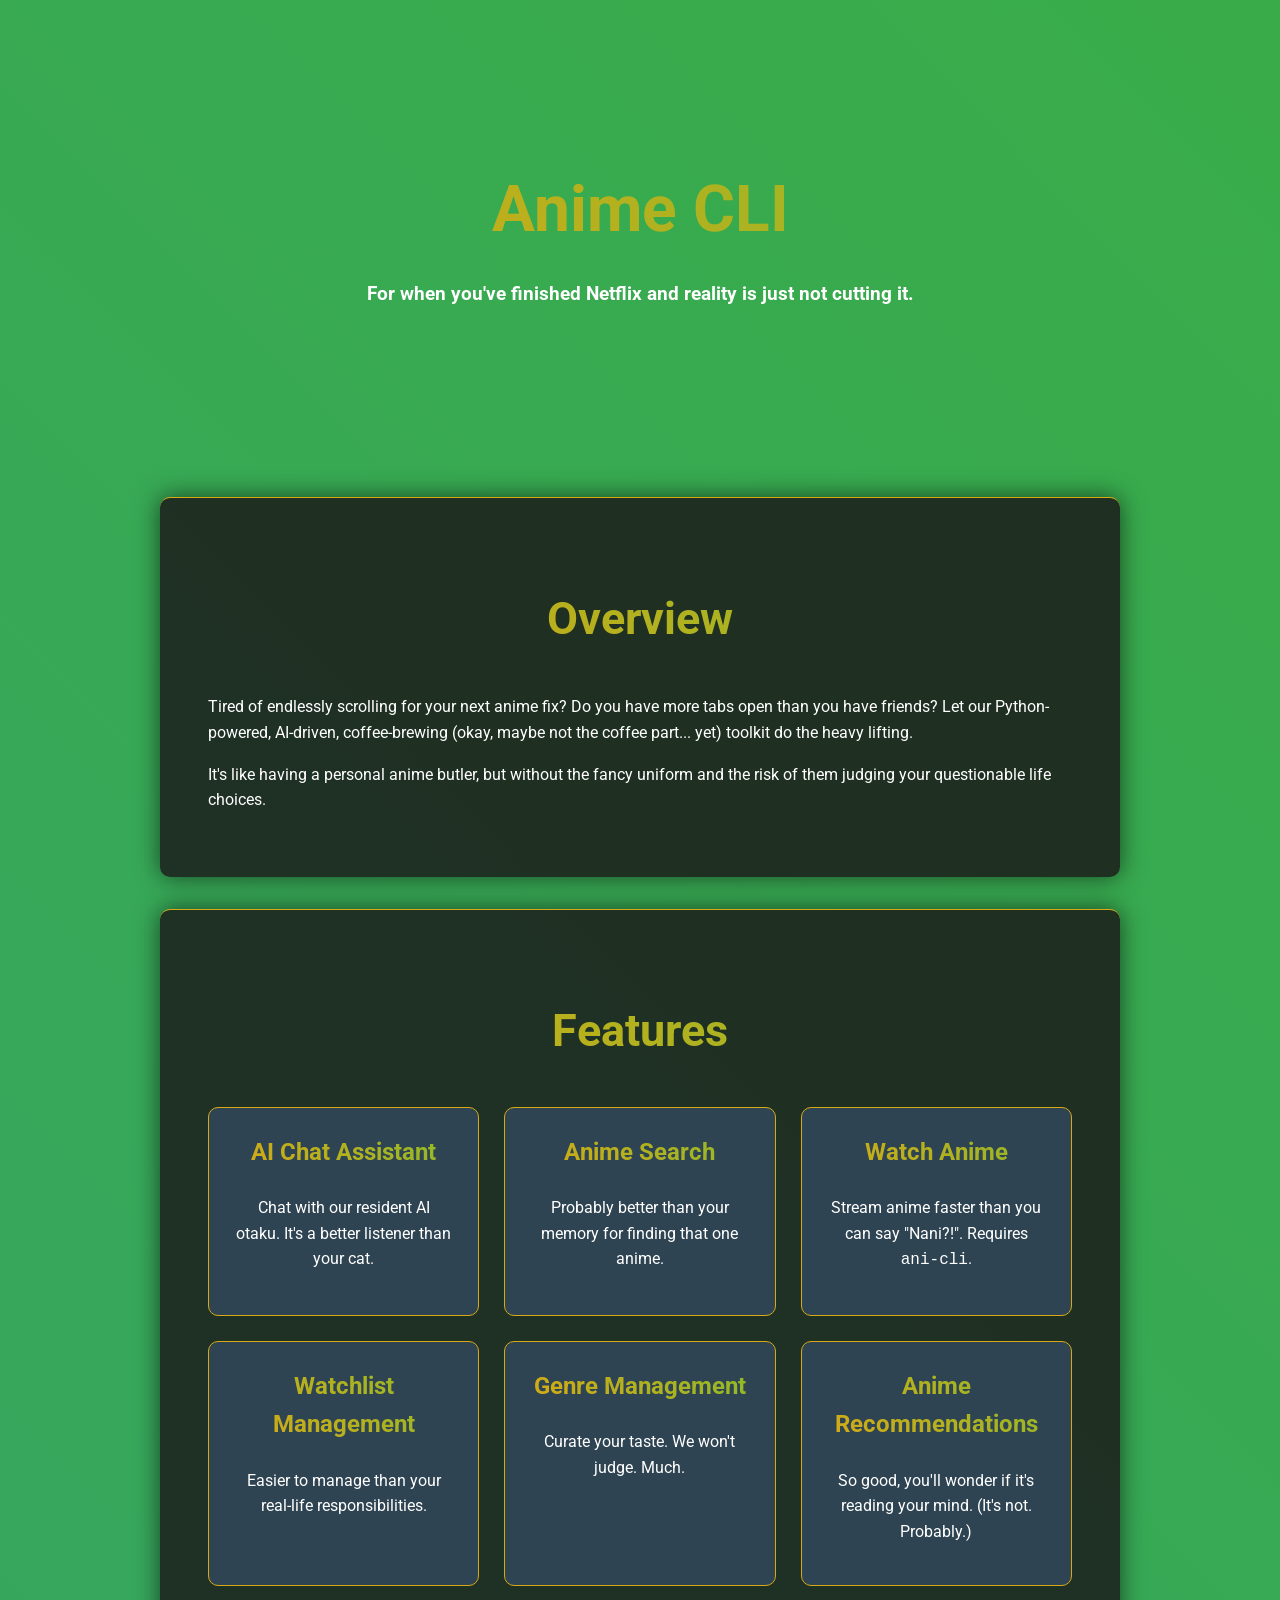
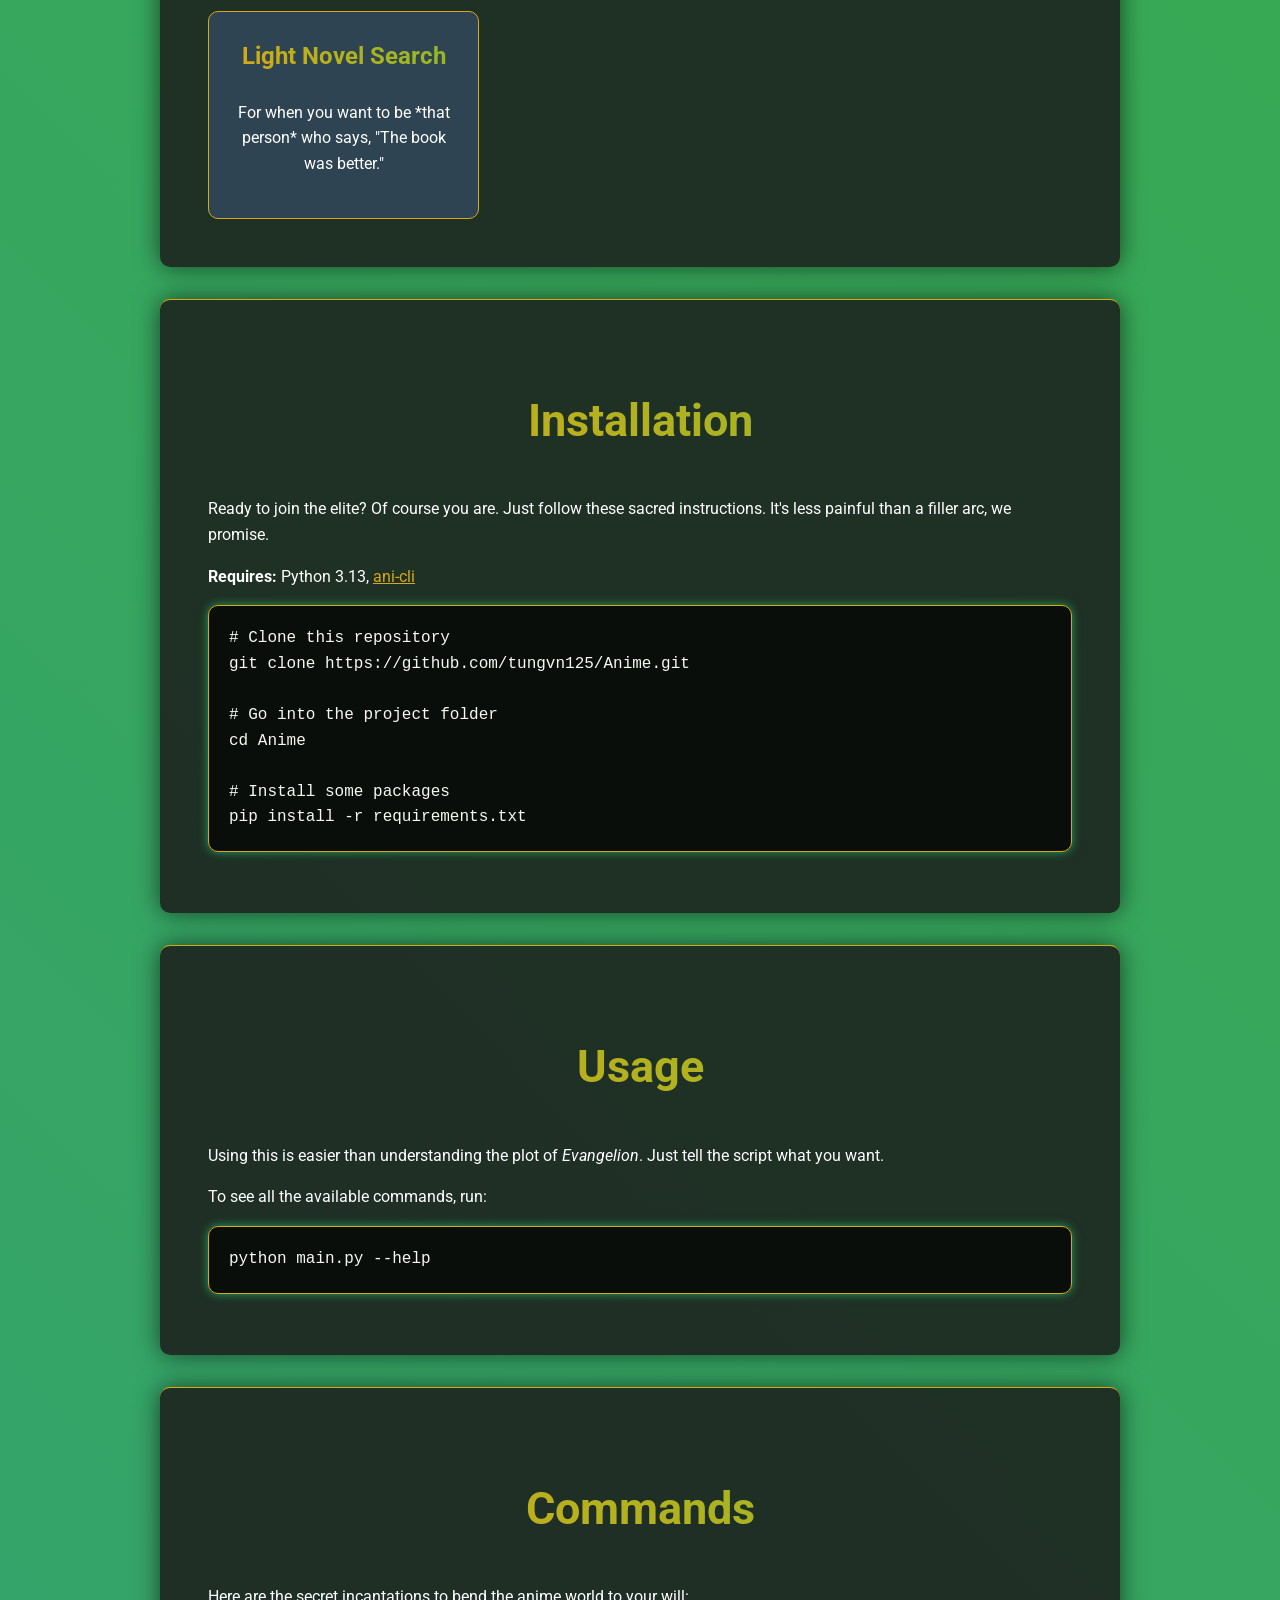
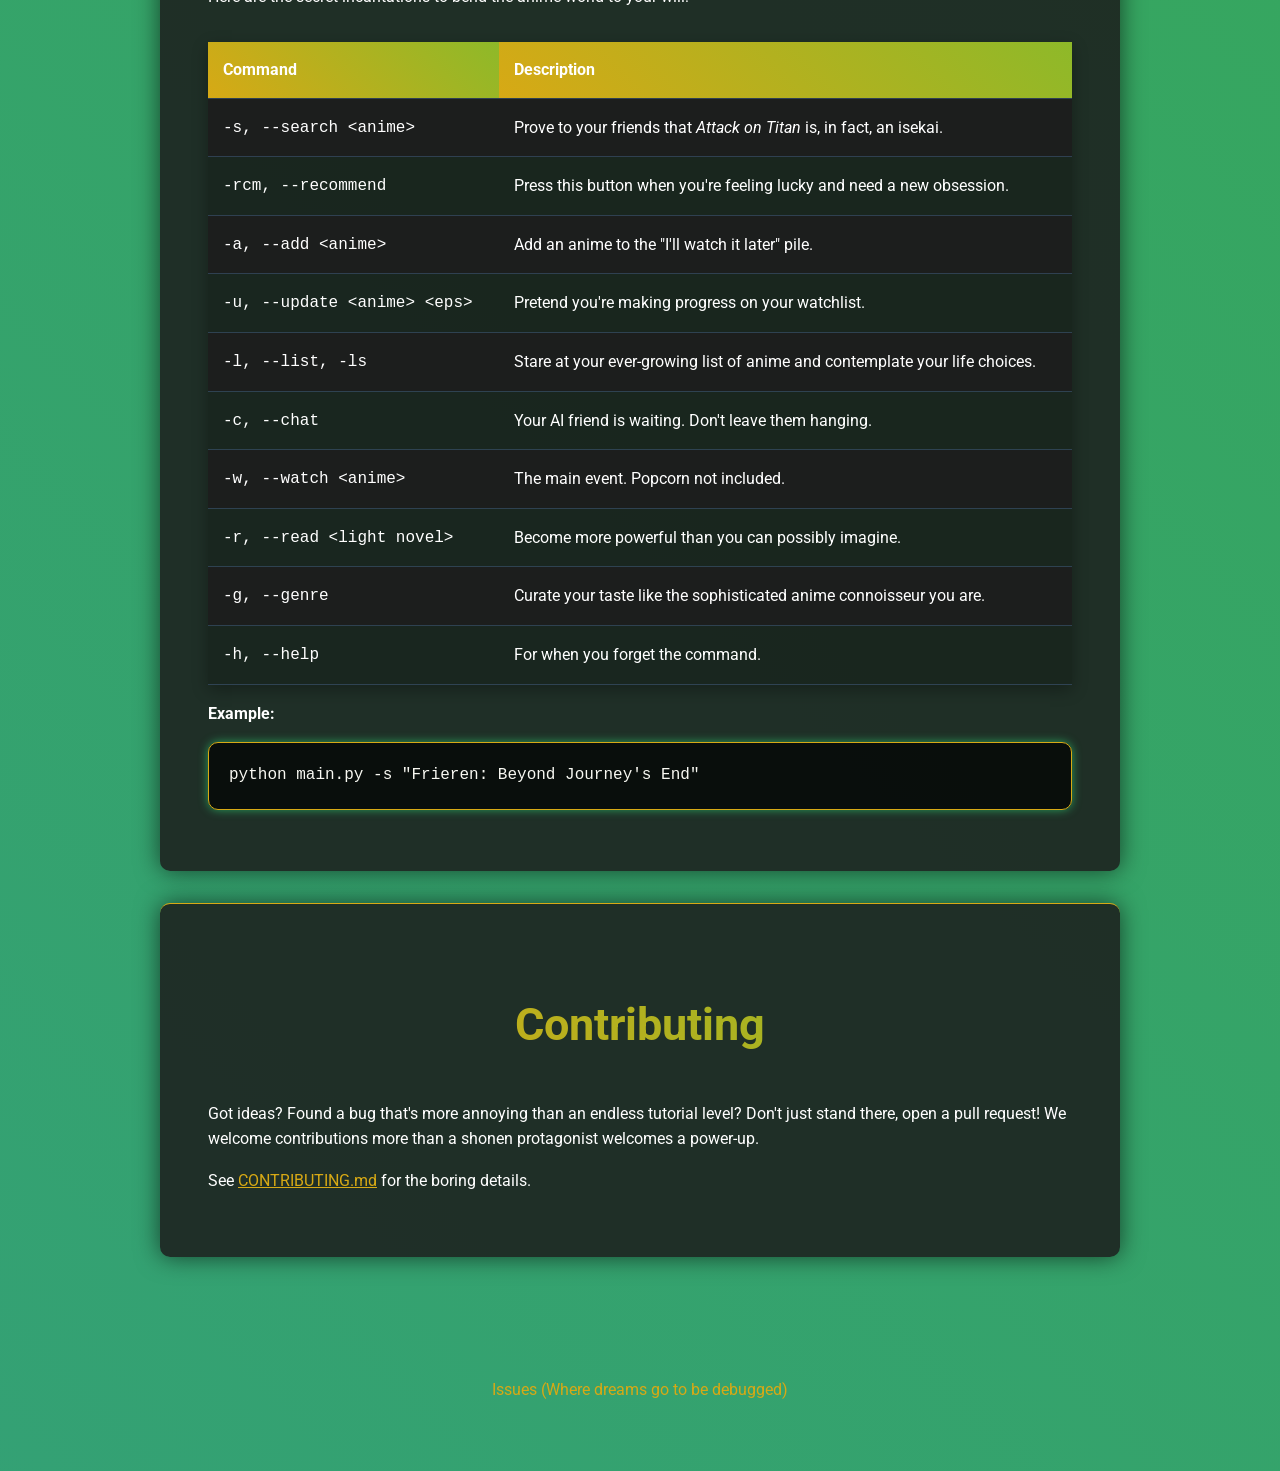
==== docs/index.html @ 6e5f1909 "website" ====
<!DOCTYPE html>
<html lang="en">
<head>
    <meta charset="UTF-8">
    <meta name="viewport" content="width=device-width, initial-scale=1.0">
    <title>Anime CLI</title>
    <link rel="stylesheet" href="style.css">
</head>
<body>

    <header>
        <div class="container">
            <h1>Anime CLI</h1>

            <h3>For when you've finished Netflix and reality is just not cutting it.</h3>

        </div>
    </header>

    <main class="container">

        <section id="overview">
            <h2>Overview</h2>
            <p>Tired of endlessly scrolling for your next anime fix? Do you have more tabs open than you have friends? Let our Python-powered, AI-driven, coffee-brewing (okay, maybe not the coffee part... yet) toolkit do the heavy lifting.</p>
            <p>It's like having a personal anime butler, but without the fancy uniform and the risk of them judging your questionable life choices.</p>
        </section>

        <section id="features">
            <h2>Features</h2>
            <div class="features-grid">
                <div class="feature-card">
                    <h3>AI Chat Assistant</h3>
                    <p>Chat with our resident AI otaku. It's a better listener than your cat.</p>
                </div>
                <div class="feature-card">
                    <h3>Anime Search</h3>
                    <p>Probably better than your memory for finding that one anime.</p>
                </div>
                <div class="feature-card">
                    <h3>Watch Anime</h3>
                    <p>Stream anime faster than you can say "Nani?!". Requires <code>ani-cli</code>.</p>
                </div>
                <div class="feature-card">
                    <h3>Watchlist Management</h3>
                    <p>Easier to manage than your real-life responsibilities.</p>
                </div>
                <div class="feature-card">
                    <h3>Genre Management</h3>
                    <p>Curate your taste. We won't judge. Much.</p>
                </div>
                <div class="feature-card">
                    <h3>Anime Recommendations</h3>
                    <p>So good, you'll wonder if it's reading your mind. (It's not. Probably.)</p>
                </div>
                 <div class="feature-card">
                    <h3>Light Novel Search</h3>
                    <p>For when you want to be *that person* who says, "The book was better."</p>
                </div>
            </div>
        </section>

        <section id="installation">
            <h2>Installation</h2>
            <p>Ready to join the elite? Of course you are. Just follow these sacred instructions. It's less painful than a filler arc, we promise.</p>
            <p><strong>Requires:</strong> Python 3.13, <a href="https://github.com/pystardust/ani-cli" target="_blank">ani-cli</a></p>
            <pre><code># Clone this repository
git clone https://github.com/tungvn125/Anime.git

# Go into the project folder
cd Anime

# Install some packages
pip install -r requirements.txt</code></pre>
        </section>

        <section id="usage">
            <h2>Usage</h2>
            <p>Using this is easier than understanding the plot of <em>Evangelion</em>. Just tell the script what you want.</p>
            <p>To see all the available commands, run:</p>
            <pre><code>python main.py --help</code></pre>
        </section>

        <section id="commands">
            <h2>Commands</h2>
            <p>Here are the secret incantations to bend the anime world to your will:</p>
            <table>
                <thead>
                    <tr>
                        <th>Command</th>
                        <th>Description</th>
                    </tr>
                </thead>
                <tbody>
                    <tr>
                        <td><code>-s, --search &lt;anime&gt;</code></td>
                        <td>Prove to your friends that <em>Attack on Titan</em> is, in fact, an isekai.</td>
                    </tr>
                    <tr>
                        <td><code>-rcm, --recommend</code></td>
                        <td>Press this button when you're feeling lucky and need a new obsession.</td>
                    </tr>
                    <tr>
                        <td><code>-a, --add &lt;anime&gt;</code></td>
                        <td>Add an anime to the "I'll watch it later" pile.</td>
                    </tr>
                    <tr>
                        <td><code>-u, --update &lt;anime&gt; &lt;eps&gt;</code></td>
                        <td>Pretend you're making progress on your watchlist.</td>
                    </tr>
                    <tr>
                        <td><code>-l, --list, -ls</code></td>
                        <td>Stare at your ever-growing list of anime and contemplate your life choices.</td>
                    </tr>
                    <tr>
                        <td><code>-c, --chat</code></td>
                        <td>Your AI friend is waiting. Don't leave them hanging.</td>
                    </tr>
                    <tr>
                        <td><code>-w, --watch &lt;anime&gt;</code></td>
                        <td>The main event. Popcorn not included.</td>
                    </tr>
                    <tr>
                        <td><code>-r, --read &lt;light novel&gt;</code></td>
                        <td>Become more powerful than you can possibly imagine.</td>
                    </tr>
                    <tr>
                        <td><code>-g, --genre</code></td>
                        <td>Curate your taste like the sophisticated anime connoisseur you are.</td>
                    </tr>
                    <tr>
                        <td><code>-h, --help</code></td>
                        <td>For when you forget the command.</td>
                    </tr>
                </tbody>
            </table>
            <p><strong>Example:</strong></p>
            <pre><code>python main.py -s "Frieren: Beyond Journey's End"</code></pre>
        </section>

        <section id="contributing">
            <h2>Contributing</h2>
            <p>Got ideas? Found a bug that's more annoying than an endless tutorial level? Don't just stand there, open a pull request! We welcome contributions more than a shonen protagonist welcomes a power-up.</p>
            <p>See <a href="https://github.com/tungvn125/Anime/blob/main/CONTRIBUTING.md" target="_blank">CONTRIBUTING.md</a> for the boring details.</p>
        </section>

    </main>

    <footer>
        <div class="container">
            <p><a href="https://github.com/tungvn125/Anime/issues" target="_blank">Issues (Where dreams go to be debugged)</a></p>            
        </div>
    </footer>

</body>
</html>
---- docs/style.css ----
@import url('https://fonts.googleapis.com/css2?family=Roboto:wght@300;400;700&display=swap');

:root {
    --primary-color: #d7a915; /* Green */
    --secondary-color: #8eb929; /* Blue */
    --text-color: #ffffff;
    --card-background: rgba(28, 28, 28, 0.85);
    --header-color: rgba(52, 73, 94, 0.8);
    --glow-color: rgba(46, 204, 113, 0.7);
    --border-radius: 10px;
}

body {
    font-family: 'Roboto', sans-serif;
    color: var(--text-color);
    margin: 0;
    padding: 0;
    line-height: 1.6;
    background: linear-gradient(45deg, #ba8426, #329d84, #3cb32c);
    background-size: 400% 400%;
    animation: gradientBG 15s ease infinite;
}

@keyframes gradientBG {
    0% { background-position: 0% 50%; }
    50% { background-position: 100% 50%; }
    100% { background-position: 0% 50%; }
}

.container {
    max-width: 960px;
    margin: 0 auto;
    padding: 20px;
}

header {
    text-align: center;
    padding: 6rem 0;
    animation: fadeInDown 1s ease-in-out;
}

@keyframes fadeInDown {
    from {
        opacity: 0;
        transform: translateY(-20px);
    }
    to {
        opacity: 1;
        transform: translateY(0);
    }
}

header h1, h2, .feature-card h3 {
    background: -webkit-linear-gradient(45deg, var(--primary-color), var(--secondary-color));
    -webkit-background-clip: text;
    -webkit-text-fill-color: transparent;
    background-clip: text;
    text-fill-color: transparent;
}

header h1 {
    font-size: 4rem;
    margin-bottom: 0.5rem;
}

header p {
    font-size: 1.3rem;
    font-style: italic;
    opacity: 0.9;
    color: var(--text-color);
}

section {
    padding: 3rem;
    background-color: var(--card-background);
    margin-top: 2rem;
    border-radius: var(--border-radius);
    box-shadow: 0 0 25px rgba(0,0,0,0.6);
    border-top: 1px solid var(--primary-color);
}

h2 {
    text-align: center;
    font-size: 2.8rem;
    margin-bottom: 2.5rem;
}

.features-grid {
    display: grid;
    grid-template-columns: repeat(auto-fit, minmax(250px, 1fr));
    gap: 25px;
}

.feature-card {
    background-color: var(--header-color);
    padding: 25px;
    border-radius: var(--border-radius);
    text-align: center;
    transition: transform 0.3s ease, box-shadow 0.3s ease;
    border: 1px solid var(--primary-color);
}

.feature-card:hover {
    transform: translateY(-10px) scale(1.05);
    box-shadow: 0 10px 20px rgba(0,0,0,0.4);
}

.feature-card h3 {
    margin-top: 0;
    font-size: 1.5rem;
}

pre {
    background-color: rgba(0,0,0,0.7);
    color: #f8f8f2;
    padding: 20px;
    border-radius: var(--border-radius);
    overflow-x: auto;
    border: 1px solid var(--primary-color);
    box-shadow: 0 0 10px var(--glow-color);
}

code {
    font-family: 'Courier New', Courier, monospace;
}

table {
    width: 100%;
    border-collapse: collapse;
    margin-top: 2rem;
    box-shadow: 0 5px 15px rgba(0,0,0,0.3);
}

th, td {
    padding: 15px;
    text-align: left;
    border-bottom: 1px solid var(--header-color);
}

th {
    background: linear-gradient(45deg, var(--primary-color), var(--secondary-color));
    color: var(--text-color);
}

tbody tr {
    background-color: var(--card-background);
}

tbody tr:nth-child(even) {
    background-color: rgba(0,0,0,0.2);
}

tbody tr:hover {
    background-color: var(--header-color);
}

footer {
    text-align: center;
    padding: 2rem 0;
    margin-top: 2rem;
}

footer a {
    color: var(--primary-color);
    text-decoration: none;
    transition: color 0.3s ease, text-shadow 0.3s ease;
}

footer a:hover {
    color: var(--secondary-color);
    text-shadow: 0 0 10px var(--glow-color);
}

a {
    color: var(--primary-color);
    transition: color 0.3s ease;
}

a:hover {
    color: var(--secondary-color);
}
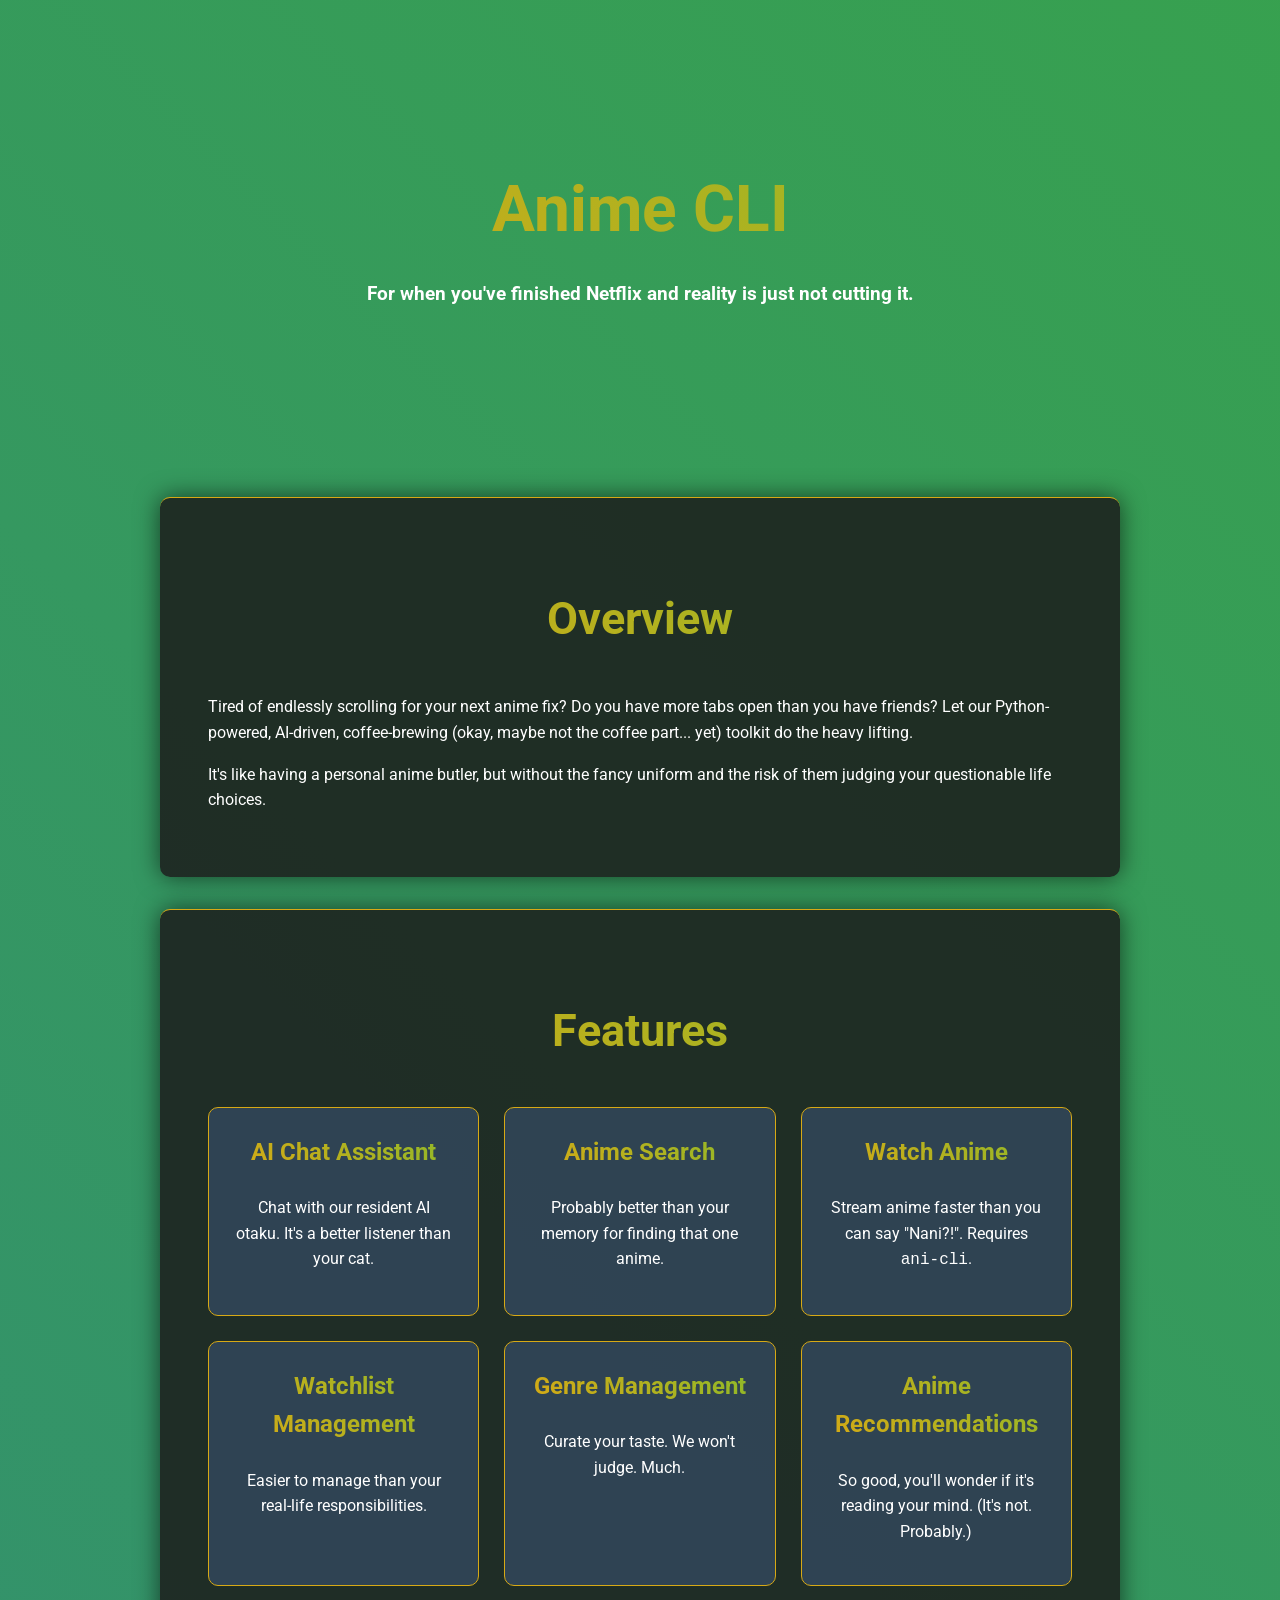
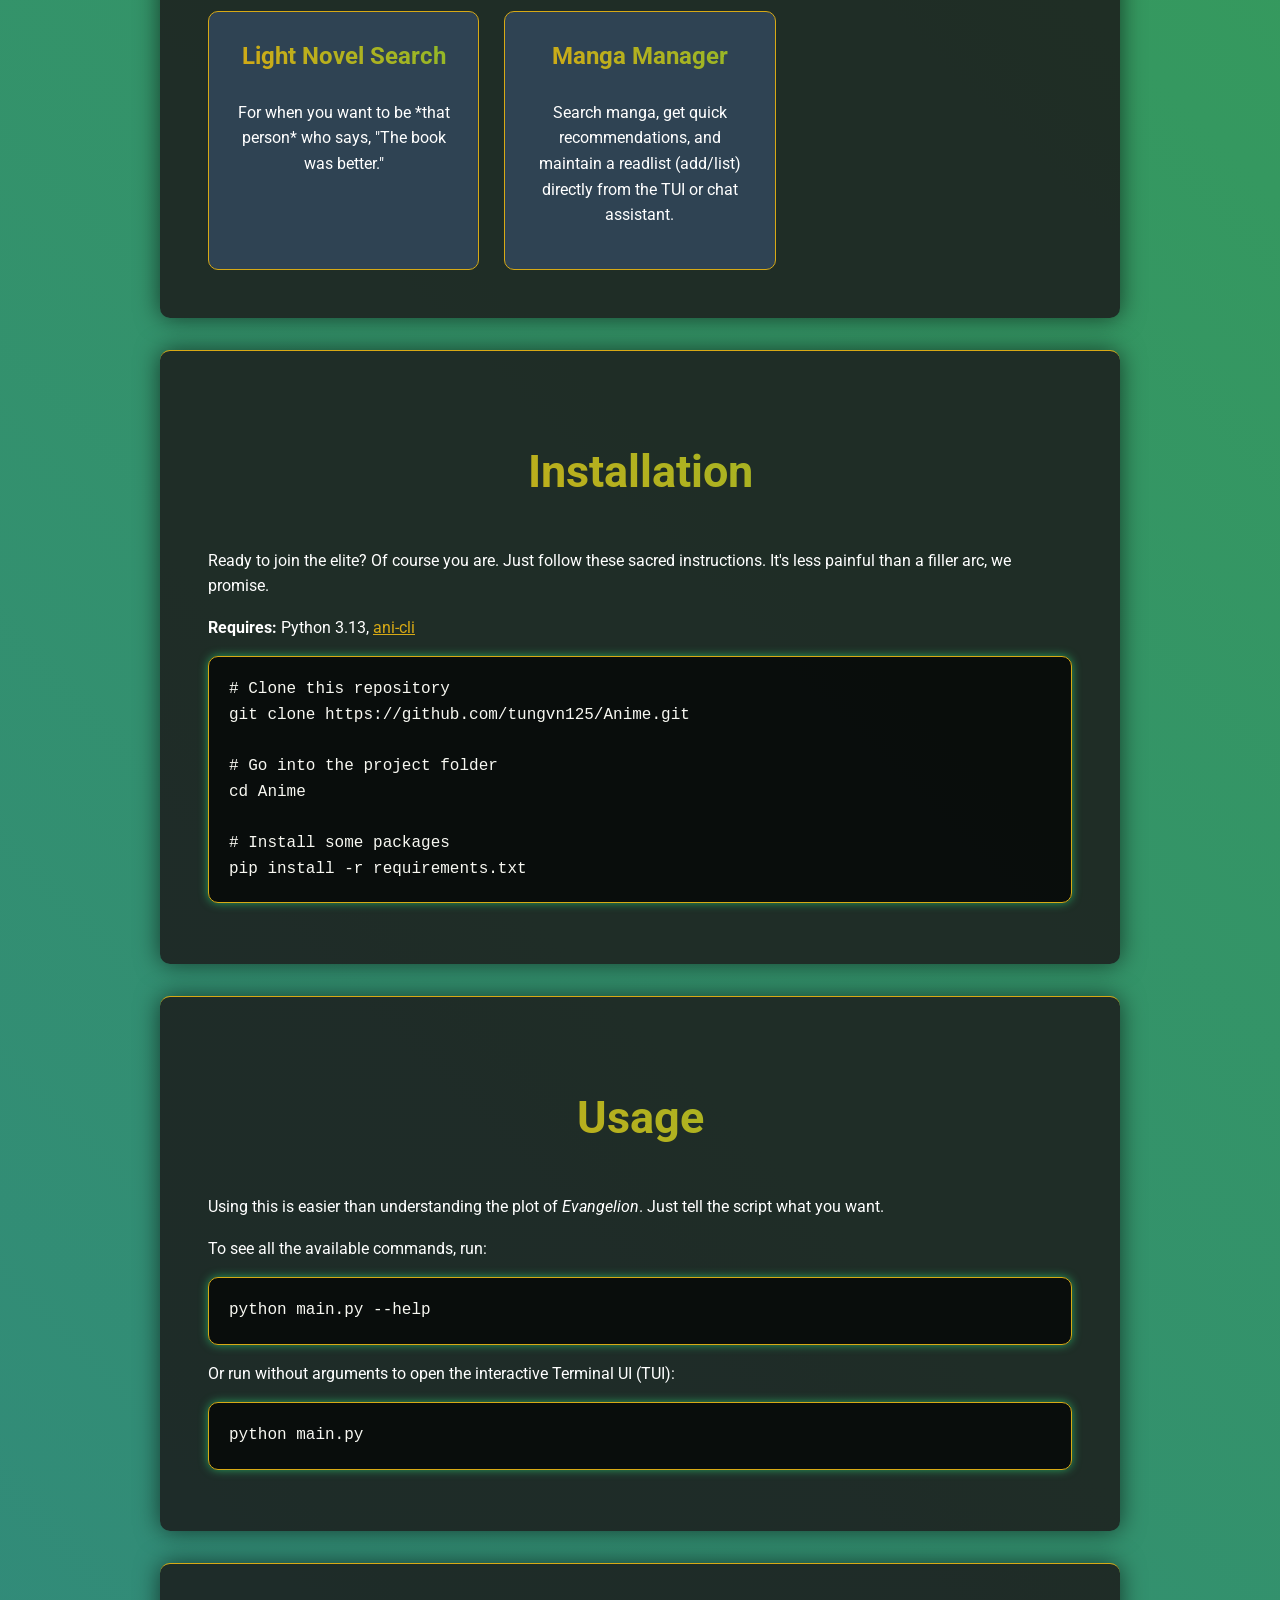
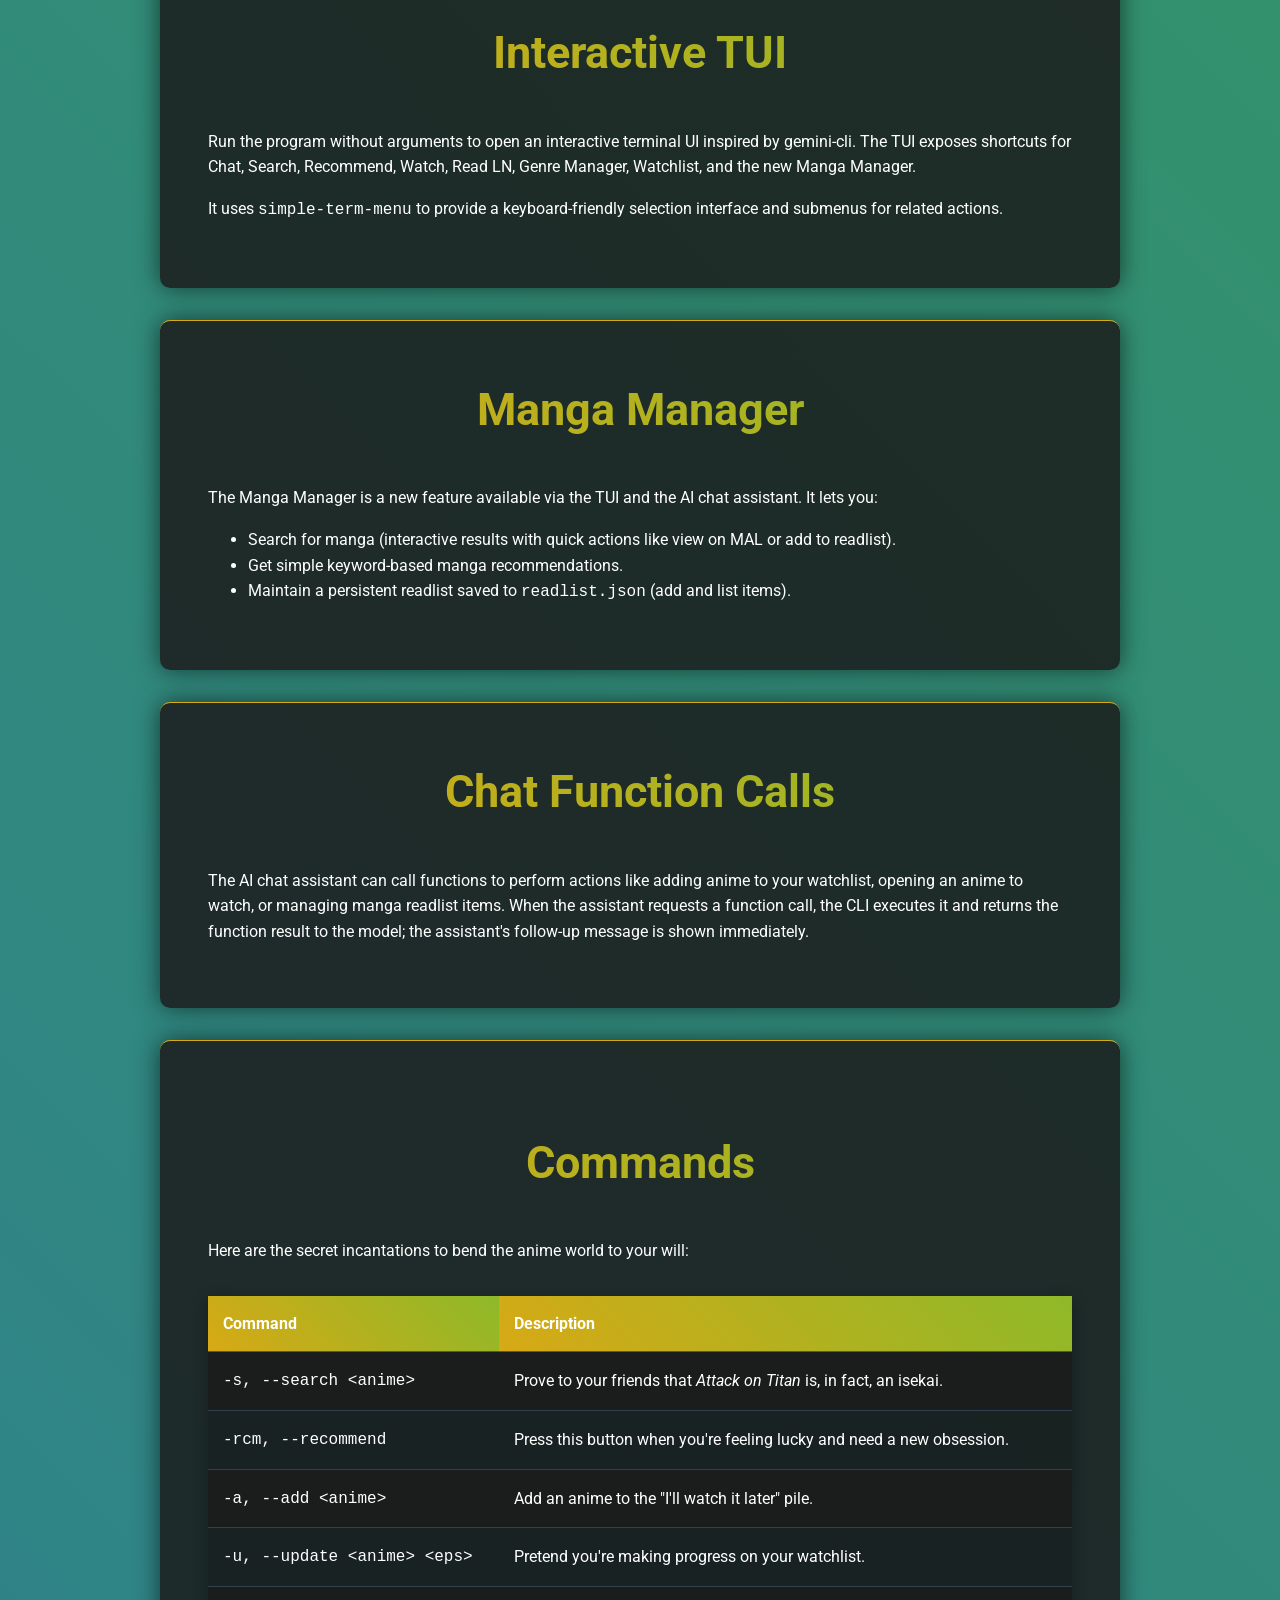
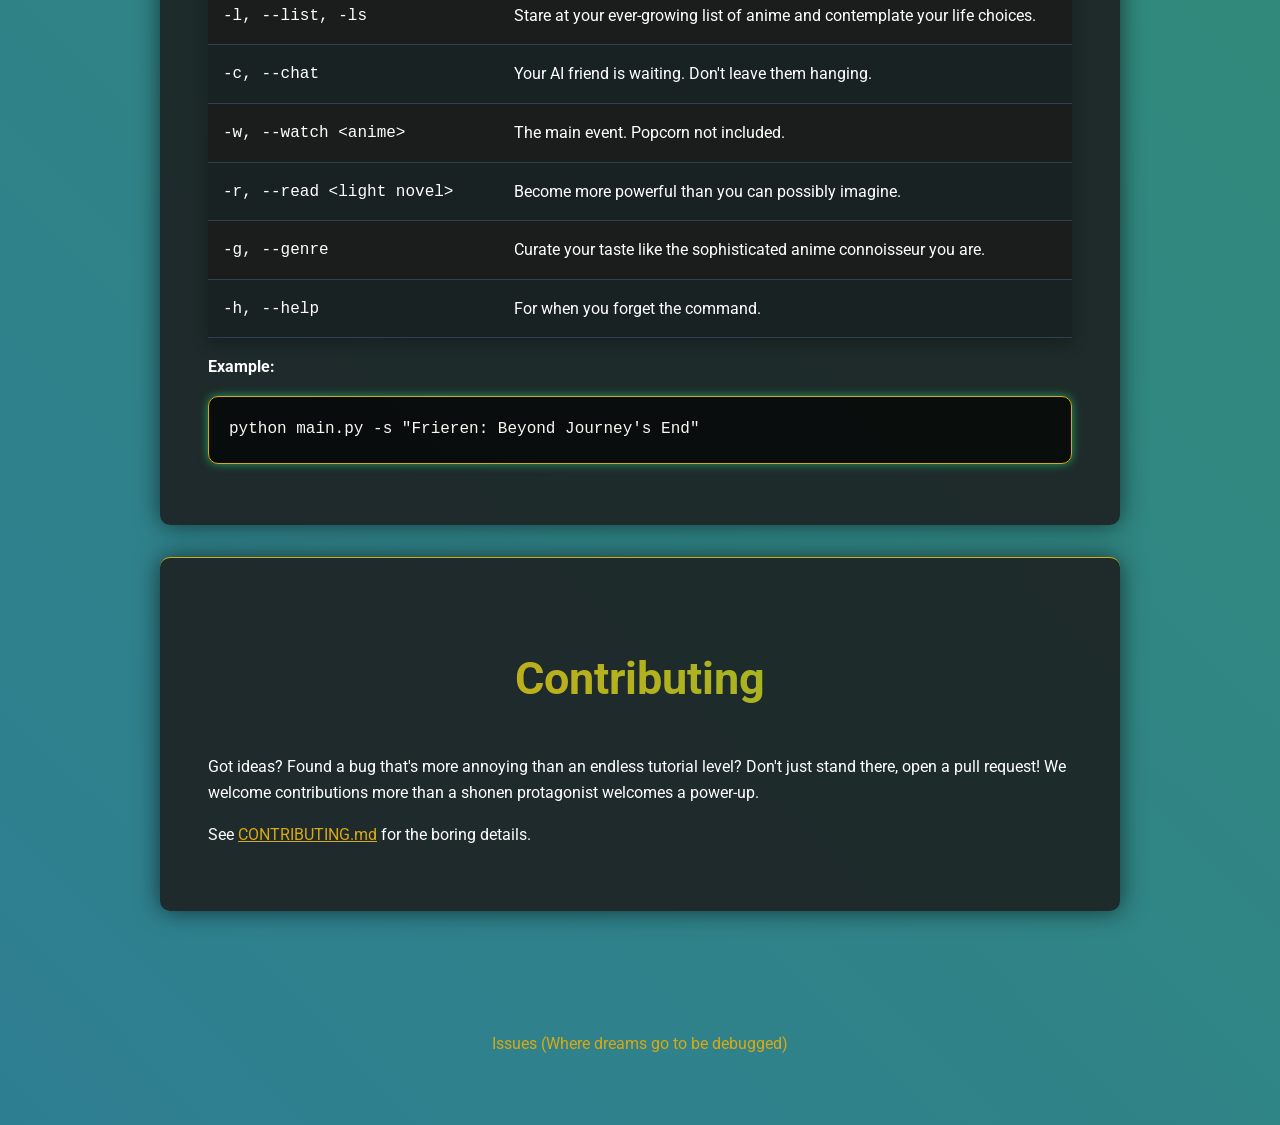
==== commit f31fdcf3: "update website" ====
--- a/docs/index.html
+++ b/docs/index.html
@@ -56,6 +56,10 @@
                     <h3>Light Novel Search</h3>
                     <p>For when you want to be *that person* who says, "The book was better."</p>
                 </div>
+                <div class="feature-card">
+                    <h3>Manga Manager</h3>
+                    <p>Search manga, get quick recommendations, and maintain a readlist (add/list) directly from the TUI or chat assistant.</p>
+                </div>
             </div>
         </section>
 
@@ -78,6 +82,29 @@
             <p>Using this is easier than understanding the plot of <em>Evangelion</em>. Just tell the script what you want.</p>
             <p>To see all the available commands, run:</p>
             <pre><code>python main.py --help</code></pre>
+            <p>Or run without arguments to open the interactive Terminal UI (TUI):</p>
+            <pre><code>python main.py</code></pre>
+        </section>
+
+        <section id="tui">
+            <h2>Interactive TUI</h2>
+            <p>Run the program without arguments to open an interactive terminal UI inspired by gemini-cli. The TUI exposes shortcuts for Chat, Search, Recommend, Watch, Read LN, Genre Manager, Watchlist, and the new Manga Manager.</p>
+            <p>It uses <code>simple-term-menu</code> to provide a keyboard-friendly selection interface and submenus for related actions.</p>
+        </section>
+
+        <section id="manga-manager">
+            <h2>Manga Manager</h2>
+            <p>The Manga Manager is a new feature available via the TUI and the AI chat assistant. It lets you:</p>
+            <ul>
+                <li>Search for manga (interactive results with quick actions like view on MAL or add to readlist).</li>
+                <li>Get simple keyword-based manga recommendations.</li>
+                <li>Maintain a persistent readlist saved to <code>readlist.json</code> (add and list items).</li>
+            </ul>
+        </section>
+
+        <section id="chat-calls">
+            <h2>Chat Function Calls</h2>
+            <p>The AI chat assistant can call functions to perform actions like adding anime to your watchlist, opening an anime to watch, or managing manga readlist items. When the assistant requests a function call, the CLI executes it and returns the function result to the model; the assistant's follow-up message is shown immediately.</p>
         </section>
 
         <section id="commands">
--- a/docs/style.css
+++ b/docs/style.css
@@ -16,7 +16,7 @@
     margin: 0;
     padding: 0;
     line-height: 1.6;
-    background: linear-gradient(45deg, #ba8426, #329d84, #3cb32c);
+    background: linear-gradient(45deg, #BCC97C, #2a6eb1, #3cb32c);
     background-size: 400% 400%;
     animation: gradientBG 15s ease infinite;
 }
@@ -31,6 +31,10 @@
     max-width: 960px;
     margin: 0 auto;
     padding: 20px;
+}
+
+section#tui, section#manga-manager, section#chat-calls {
+    padding-top: 1rem;
 }
 
 header {
@@ -87,7 +91,7 @@
 
 .features-grid {
     display: grid;
-    grid-template-columns: repeat(auto-fit, minmax(250px, 1fr));
+    grid-template-columns: repeat(auto-fit, minmax(230px, 1fr));
     gap: 25px;
 }
 
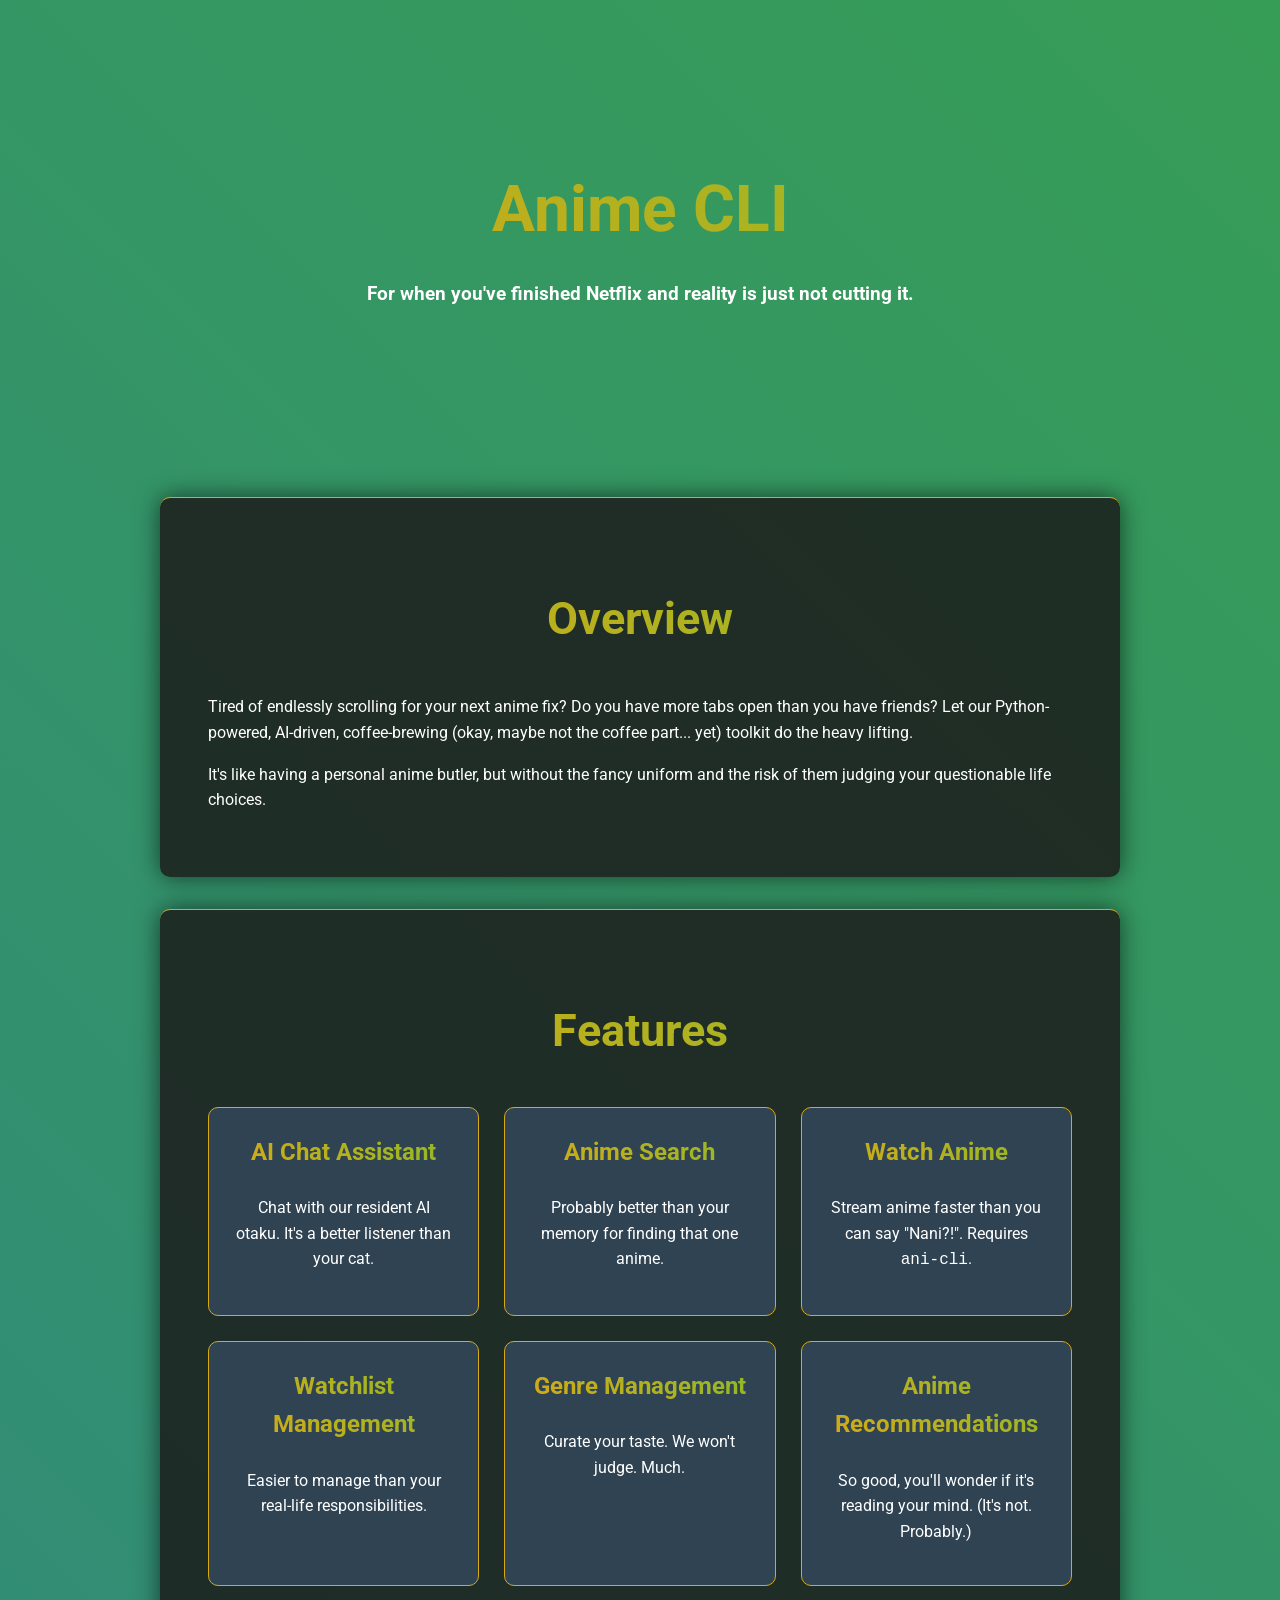
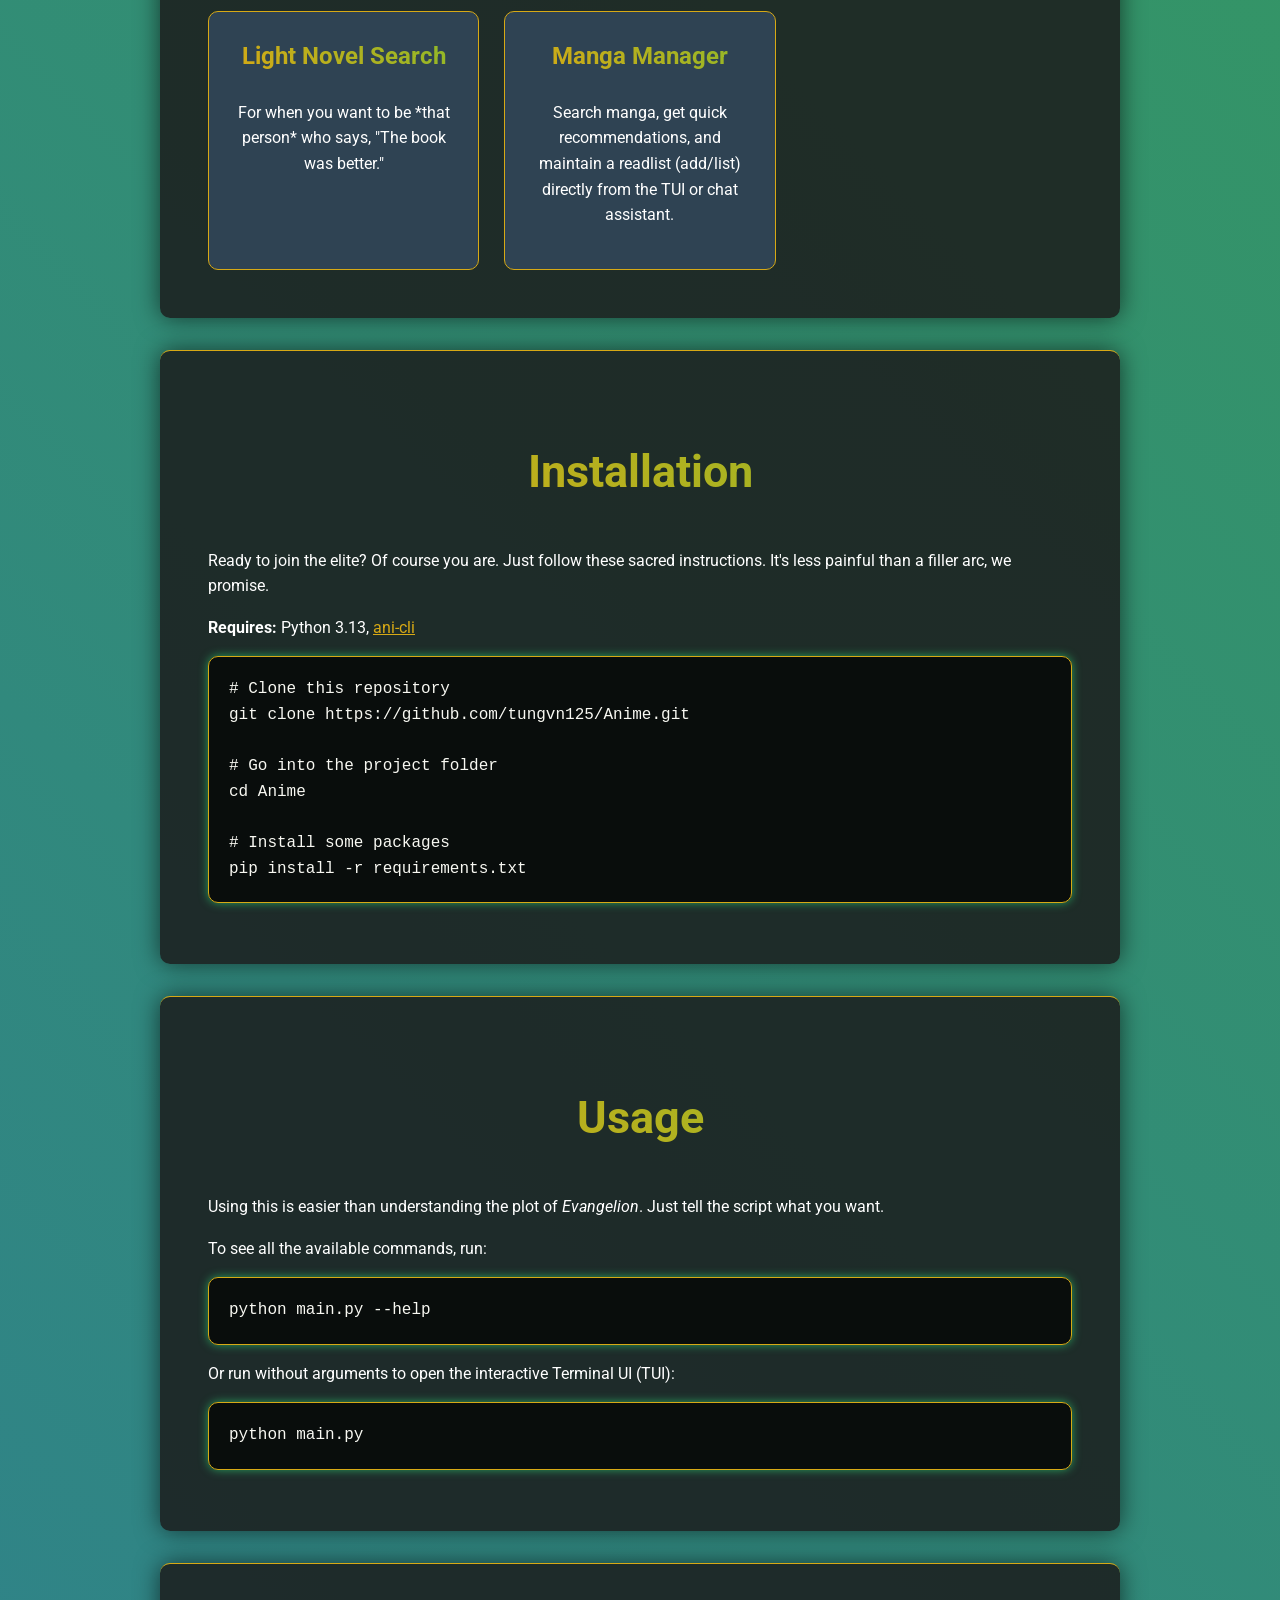
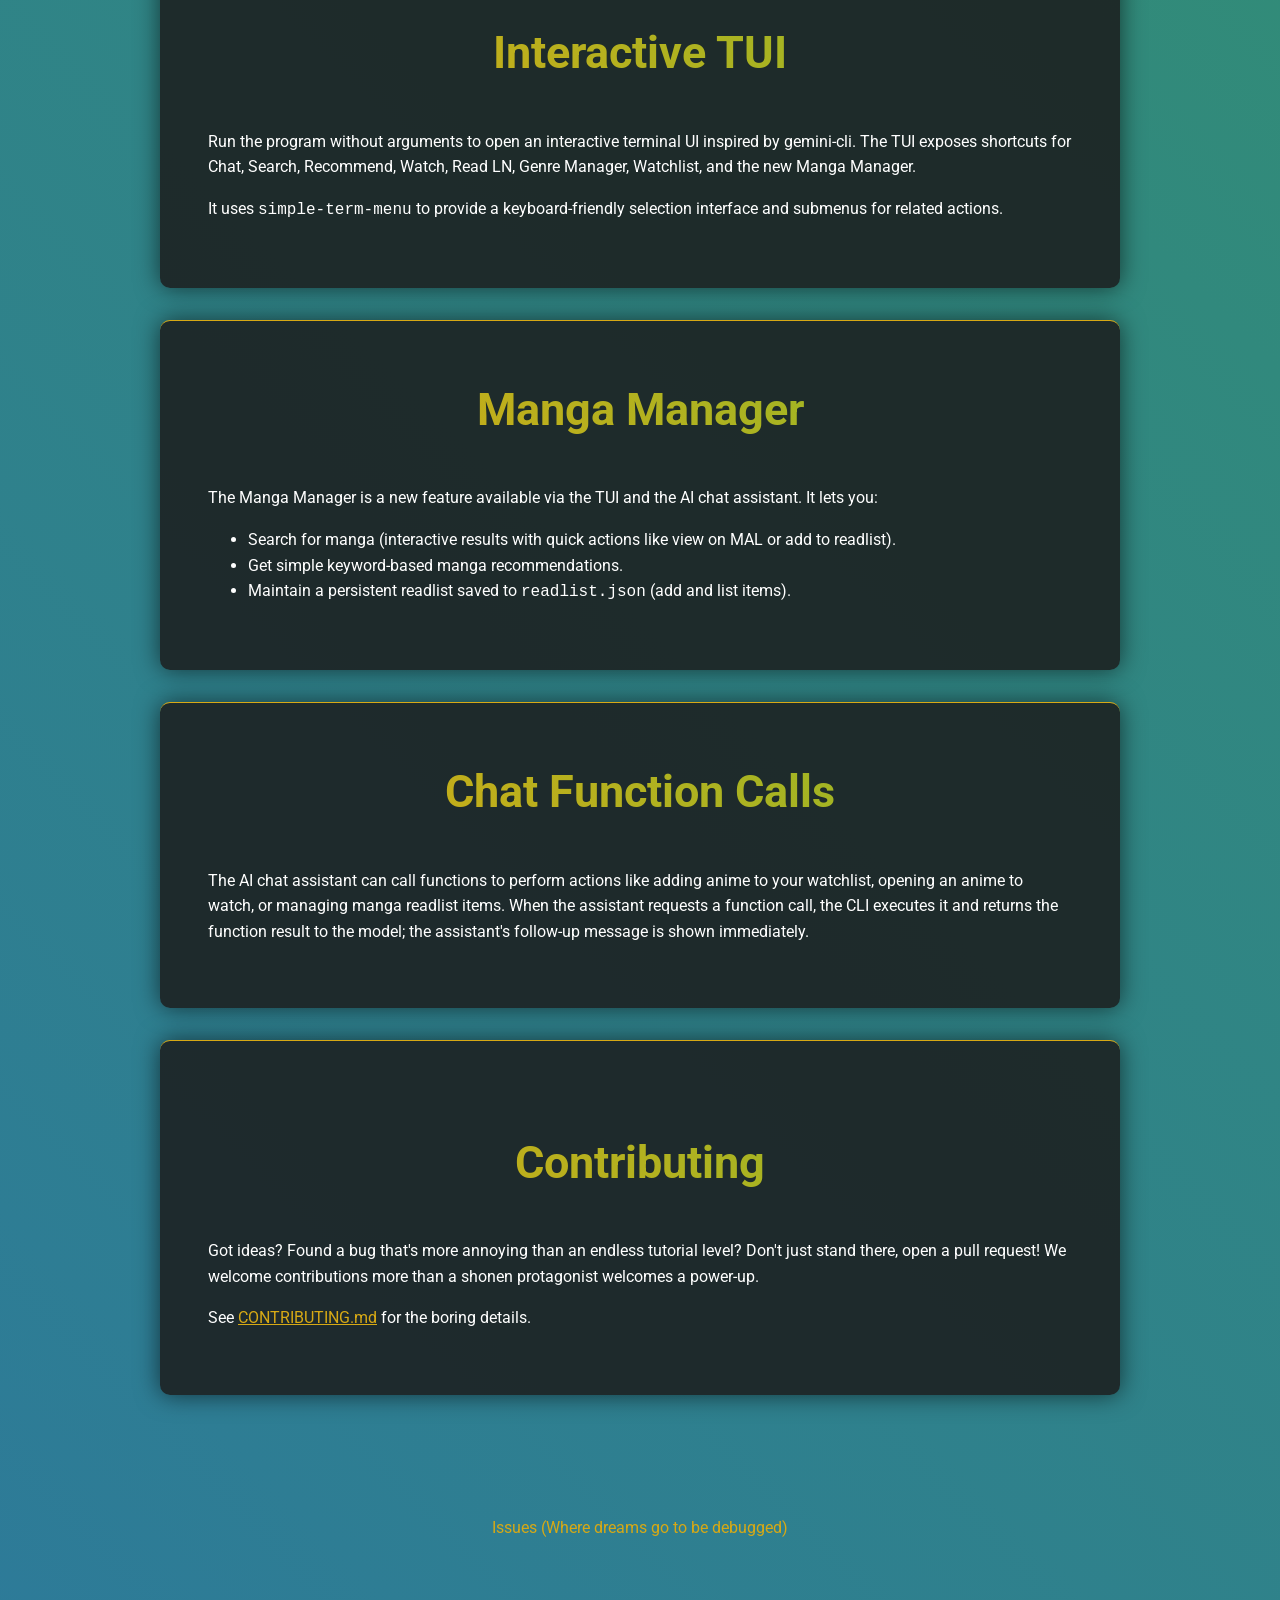
==== commit c6938866: "update website" ====
--- a/docs/index.html
+++ b/docs/index.html
@@ -107,62 +107,6 @@
             <p>The AI chat assistant can call functions to perform actions like adding anime to your watchlist, opening an anime to watch, or managing manga readlist items. When the assistant requests a function call, the CLI executes it and returns the function result to the model; the assistant's follow-up message is shown immediately.</p>
         </section>
 
-        <section id="commands">
-            <h2>Commands</h2>
-            <p>Here are the secret incantations to bend the anime world to your will:</p>
-            <table>
-                <thead>
-                    <tr>
-                        <th>Command</th>
-                        <th>Description</th>
-                    </tr>
-                </thead>
-                <tbody>
-                    <tr>
-                        <td><code>-s, --search &lt;anime&gt;</code></td>
-                        <td>Prove to your friends that <em>Attack on Titan</em> is, in fact, an isekai.</td>
-                    </tr>
-                    <tr>
-                        <td><code>-rcm, --recommend</code></td>
-                        <td>Press this button when you're feeling lucky and need a new obsession.</td>
-                    </tr>
-                    <tr>
-                        <td><code>-a, --add &lt;anime&gt;</code></td>
-                        <td>Add an anime to the "I'll watch it later" pile.</td>
-                    </tr>
-                    <tr>
-                        <td><code>-u, --update &lt;anime&gt; &lt;eps&gt;</code></td>
-                        <td>Pretend you're making progress on your watchlist.</td>
-                    </tr>
-                    <tr>
-                        <td><code>-l, --list, -ls</code></td>
-                        <td>Stare at your ever-growing list of anime and contemplate your life choices.</td>
-                    </tr>
-                    <tr>
-                        <td><code>-c, --chat</code></td>
-                        <td>Your AI friend is waiting. Don't leave them hanging.</td>
-                    </tr>
-                    <tr>
-                        <td><code>-w, --watch &lt;anime&gt;</code></td>
-                        <td>The main event. Popcorn not included.</td>
-                    </tr>
-                    <tr>
-                        <td><code>-r, --read &lt;light novel&gt;</code></td>
-                        <td>Become more powerful than you can possibly imagine.</td>
-                    </tr>
-                    <tr>
-                        <td><code>-g, --genre</code></td>
-                        <td>Curate your taste like the sophisticated anime connoisseur you are.</td>
-                    </tr>
-                    <tr>
-                        <td><code>-h, --help</code></td>
-                        <td>For when you forget the command.</td>
-                    </tr>
-                </tbody>
-            </table>
-            <p><strong>Example:</strong></p>
-            <pre><code>python main.py -s "Frieren: Beyond Journey's End"</code></pre>
-        </section>
 
         <section id="contributing">
             <h2>Contributing</h2>
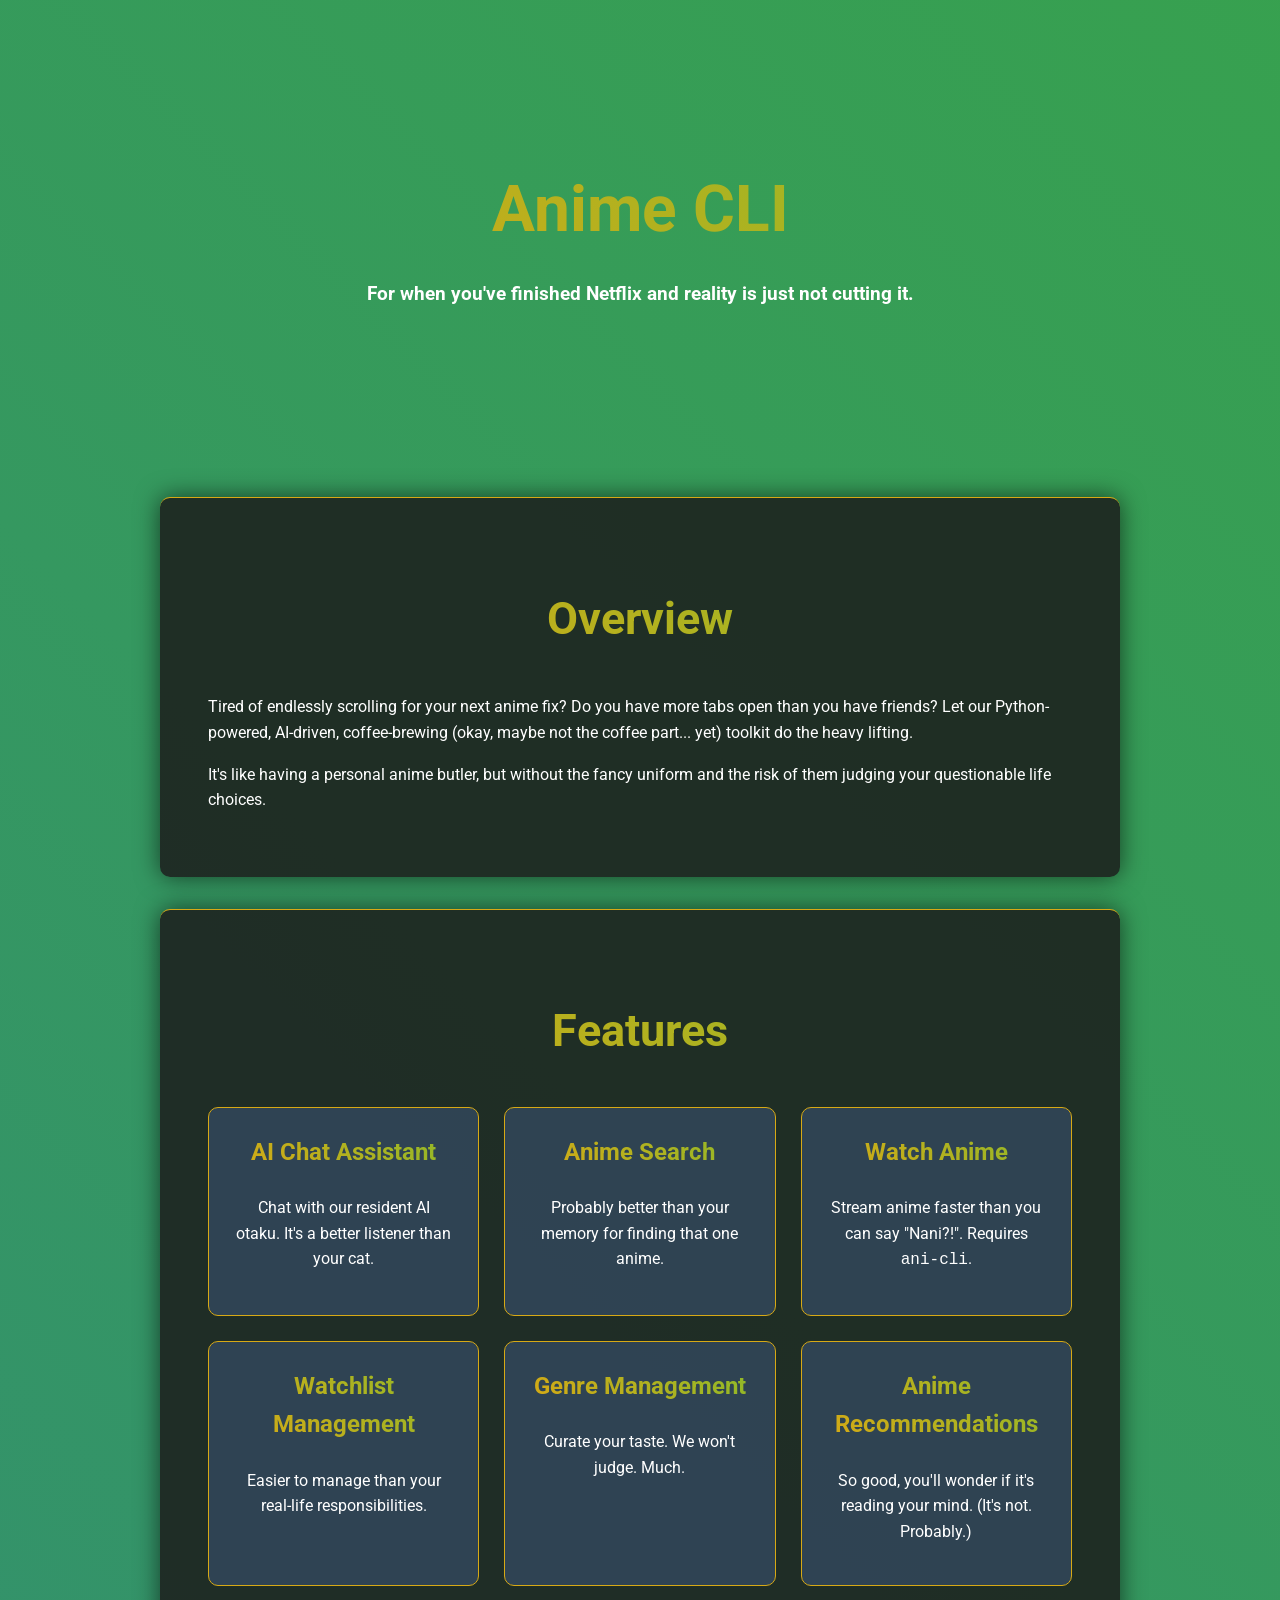
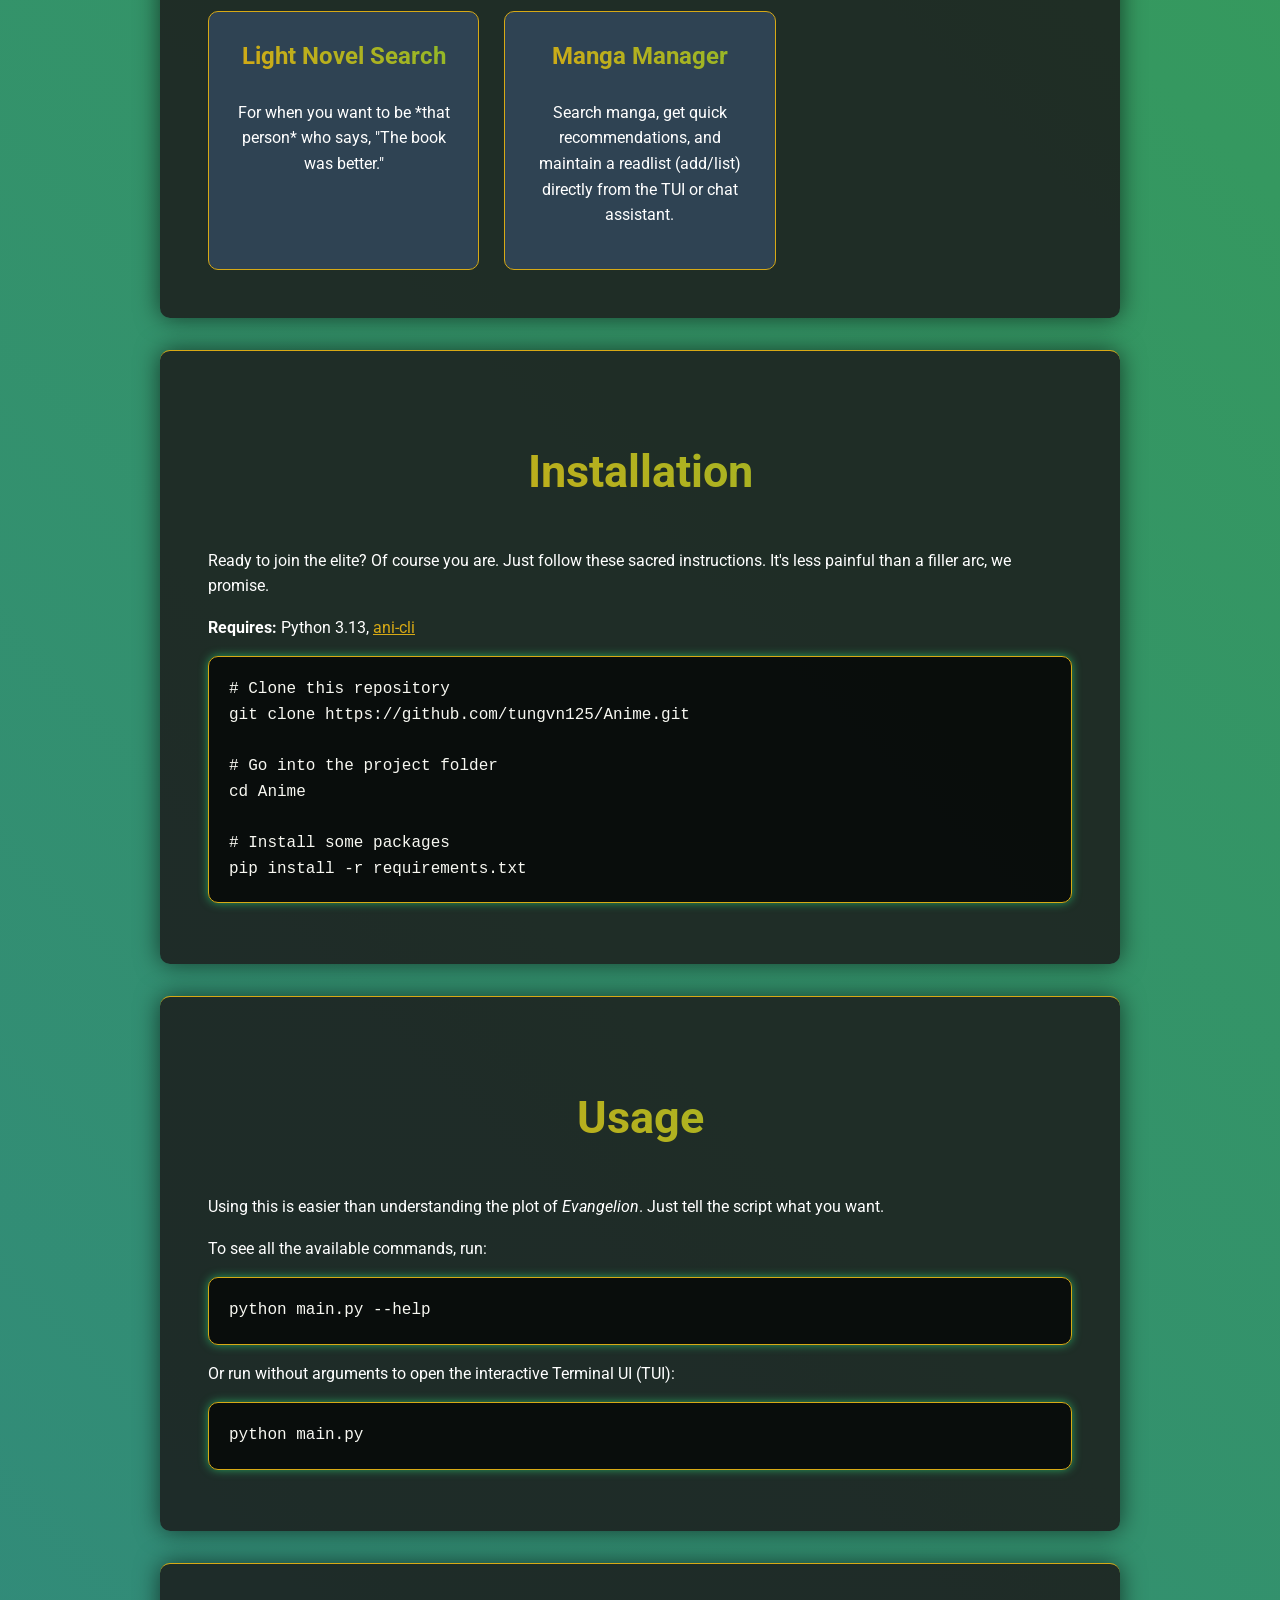
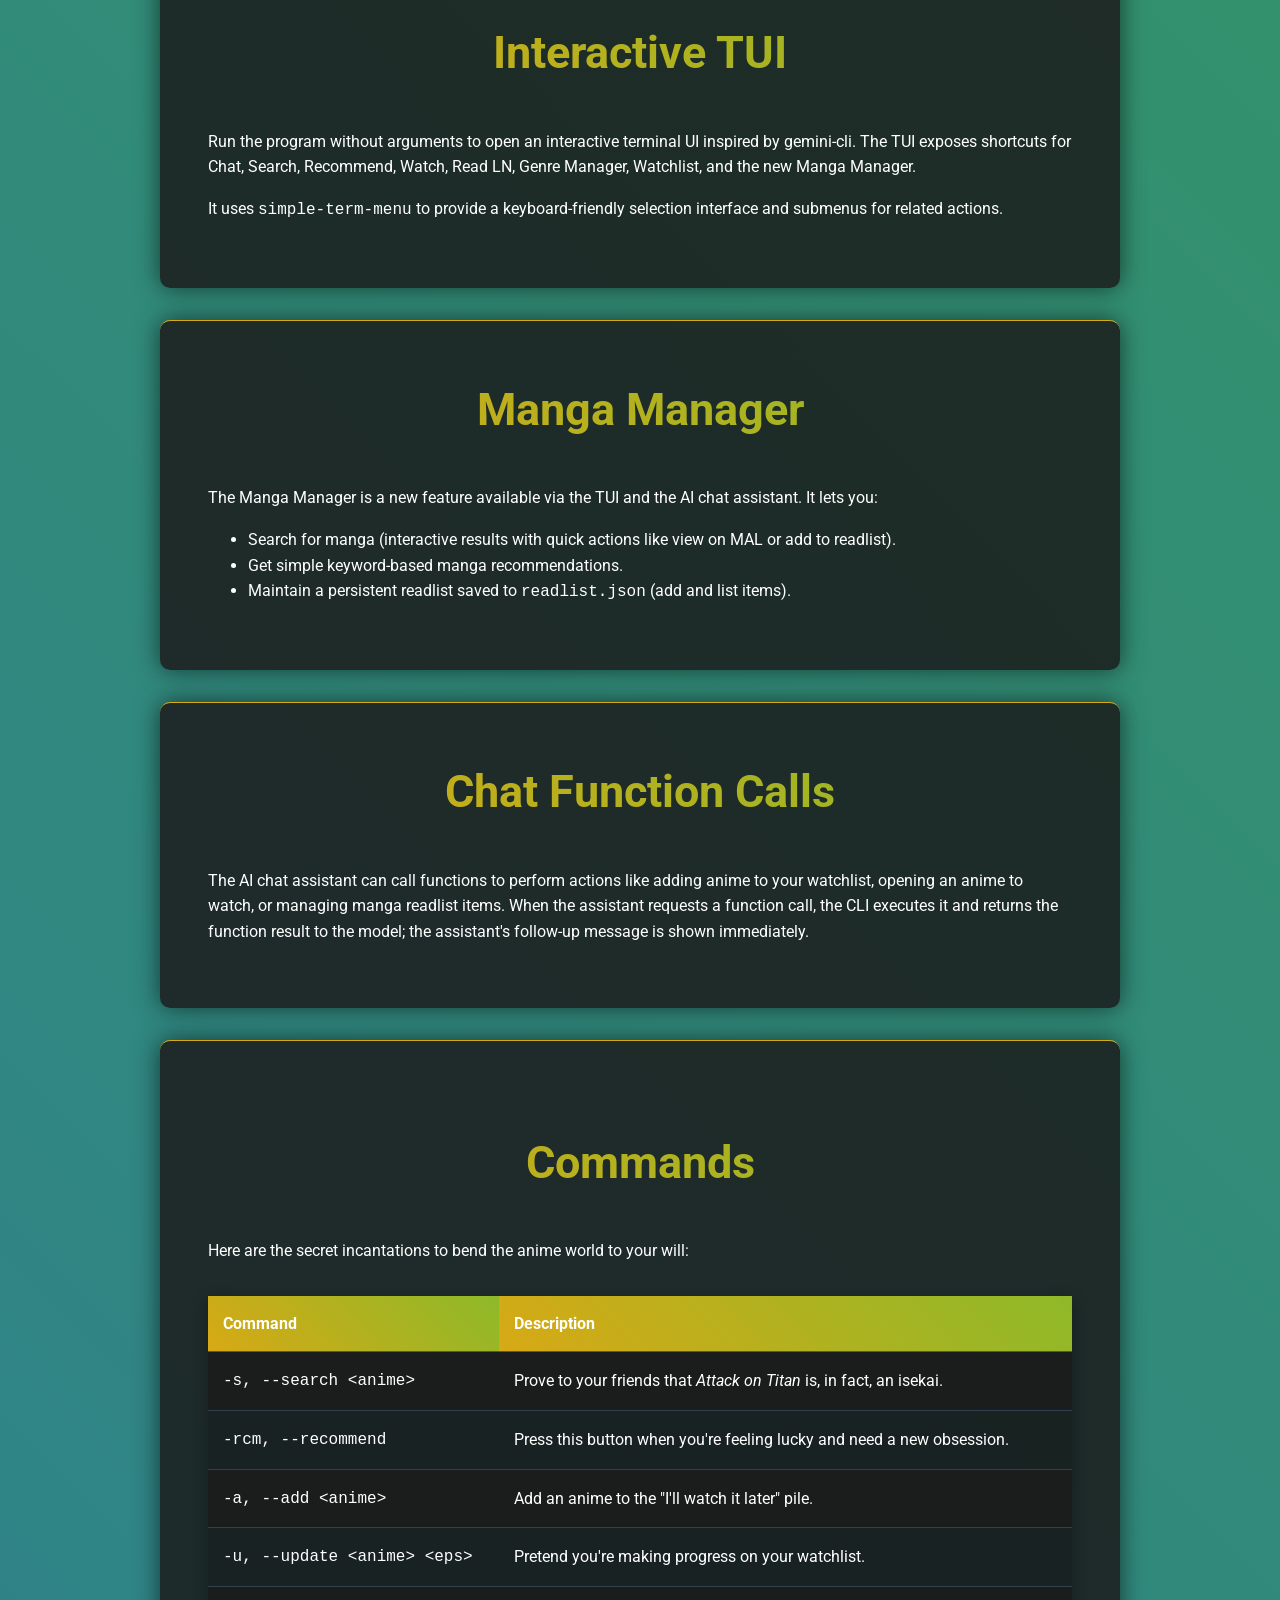
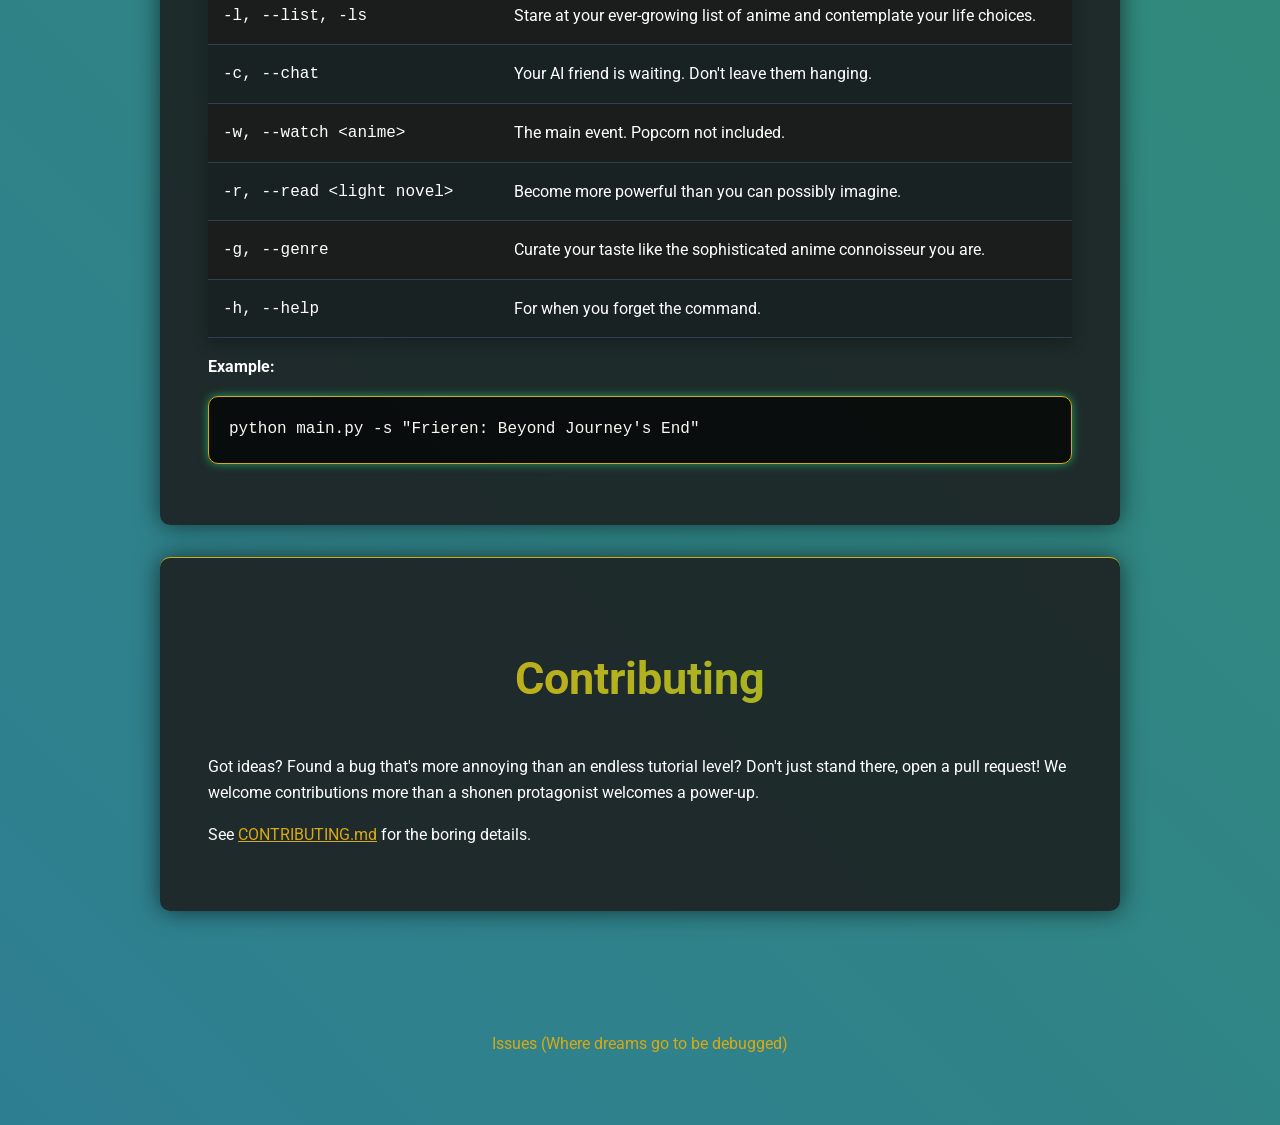
==== commit dce129df: "fixed typo" ====
--- a/docs/index.html
+++ b/docs/index.html
@@ -107,6 +107,62 @@
             <p>The AI chat assistant can call functions to perform actions like adding anime to your watchlist, opening an anime to watch, or managing manga readlist items. When the assistant requests a function call, the CLI executes it and returns the function result to the model; the assistant's follow-up message is shown immediately.</p>
         </section>
 
+        <section id="commands">
+            <h2>Commands</h2>
+            <p>Here are the secret incantations to bend the anime world to your will:</p>
+            <table>
+                <thead>
+                    <tr>
+                        <th>Command</th>
+                        <th>Description</th>
+                    </tr>
+                </thead>
+                <tbody>
+                    <tr>
+                        <td><code>-s, --search &lt;anime&gt;</code></td>
+                        <td>Prove to your friends that <em>Attack on Titan</em> is, in fact, an isekai.</td>
+                    </tr>
+                    <tr>
+                        <td><code>-rcm, --recommend</code></td>
+                        <td>Press this button when you're feeling lucky and need a new obsession.</td>
+                    </tr>
+                    <tr>
+                        <td><code>-a, --add &lt;anime&gt;</code></td>
+                        <td>Add an anime to the "I'll watch it later" pile.</td>
+                    </tr>
+                    <tr>
+                        <td><code>-u, --update &lt;anime&gt; &lt;eps&gt;</code></td>
+                        <td>Pretend you're making progress on your watchlist.</td>
+                    </tr>
+                    <tr>
+                        <td><code>-l, --list, -ls</code></td>
+                        <td>Stare at your ever-growing list of anime and contemplate your life choices.</td>
+                    </tr>
+                    <tr>
+                        <td><code>-c, --chat</code></td>
+                        <td>Your AI friend is waiting. Don't leave them hanging.</td>
+                    </tr>
+                    <tr>
+                        <td><code>-w, --watch &lt;anime&gt;</code></td>
+                        <td>The main event. Popcorn not included.</td>
+                    </tr>
+                    <tr>
+                        <td><code>-r, --read &lt;light novel&gt;</code></td>
+                        <td>Become more powerful than you can possibly imagine.</td>
+                    </tr>
+                    <tr>
+                        <td><code>-g, --genre</code></td>
+                        <td>Curate your taste like the sophisticated anime connoisseur you are.</td>
+                    </tr>
+                    <tr>
+                        <td><code>-h, --help</code></td>
+                        <td>For when you forget the command.</td>
+                    </tr>
+                </tbody>
+            </table>
+            <p><strong>Example:</strong></p>
+            <pre><code>python main.py -s "Frieren: Beyond Journey's End"</code></pre>
+        </section>
 
         <section id="contributing">
             <h2>Contributing</h2>
